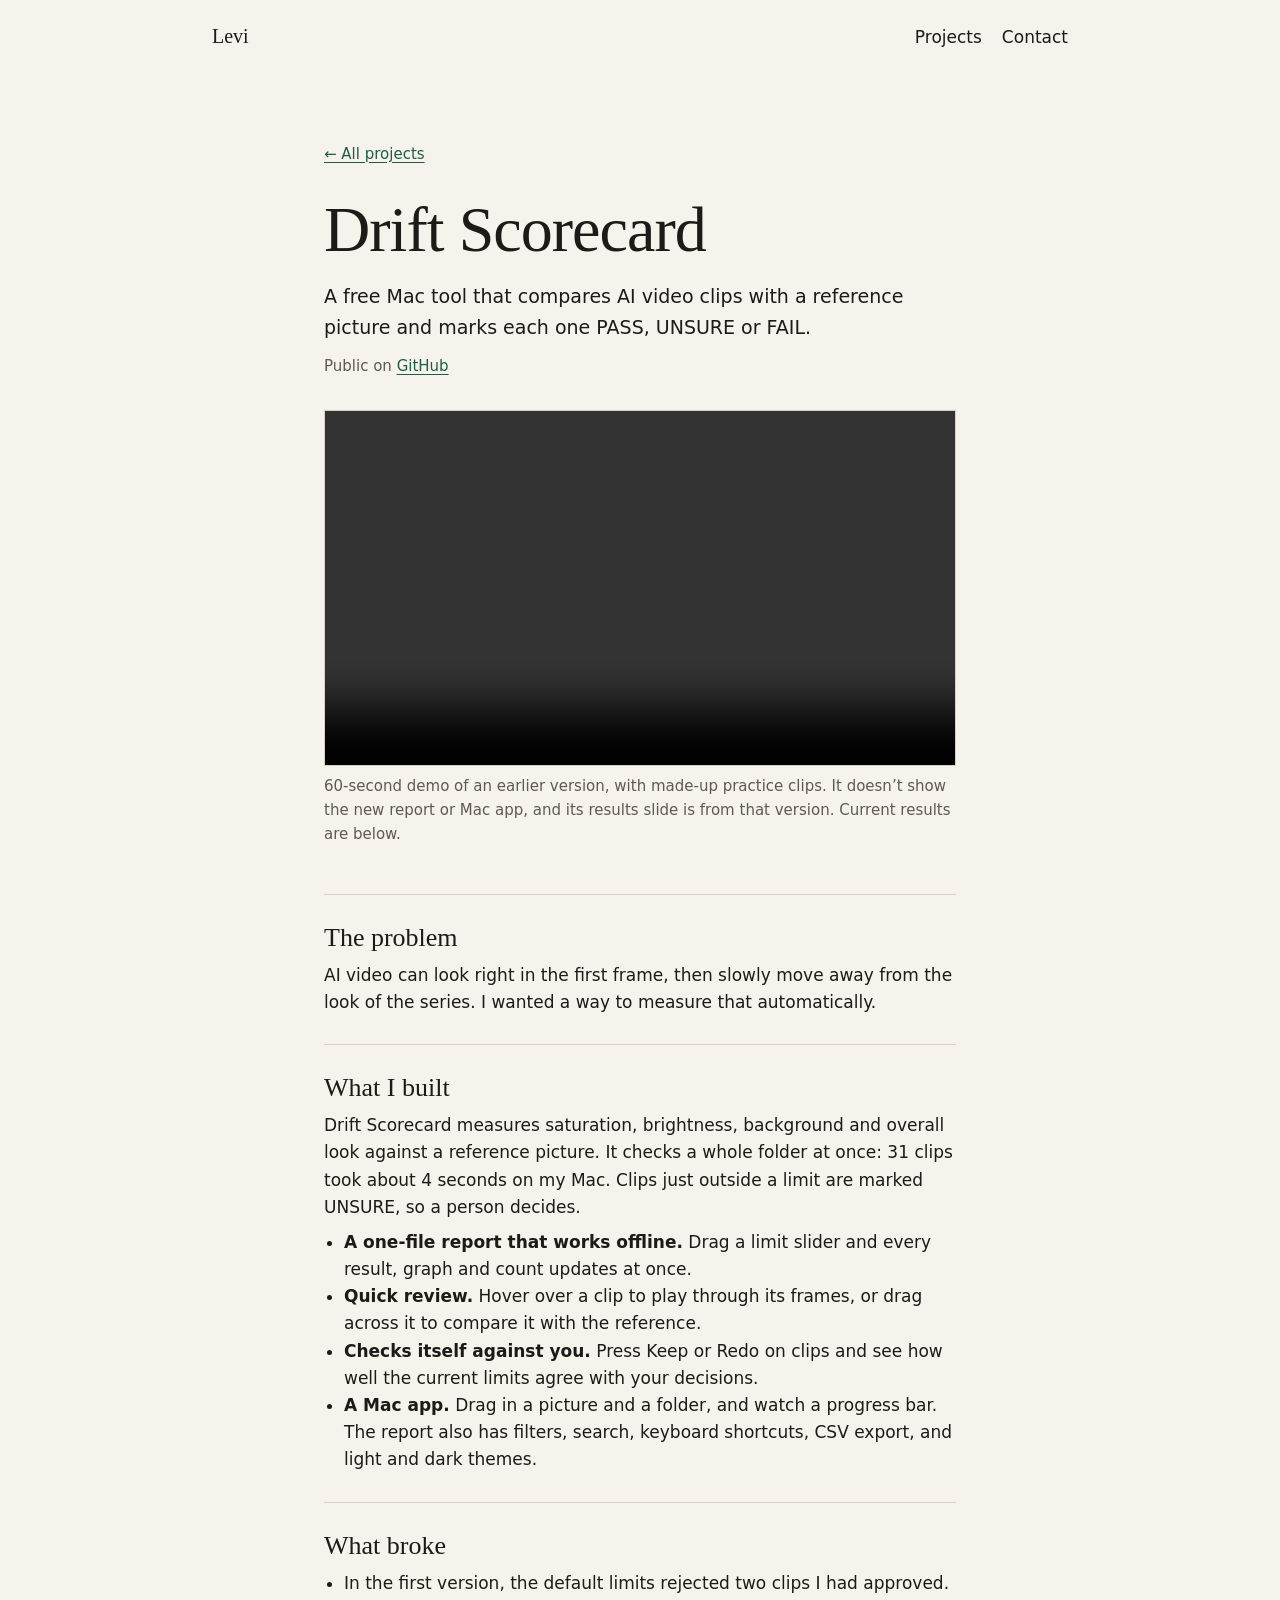
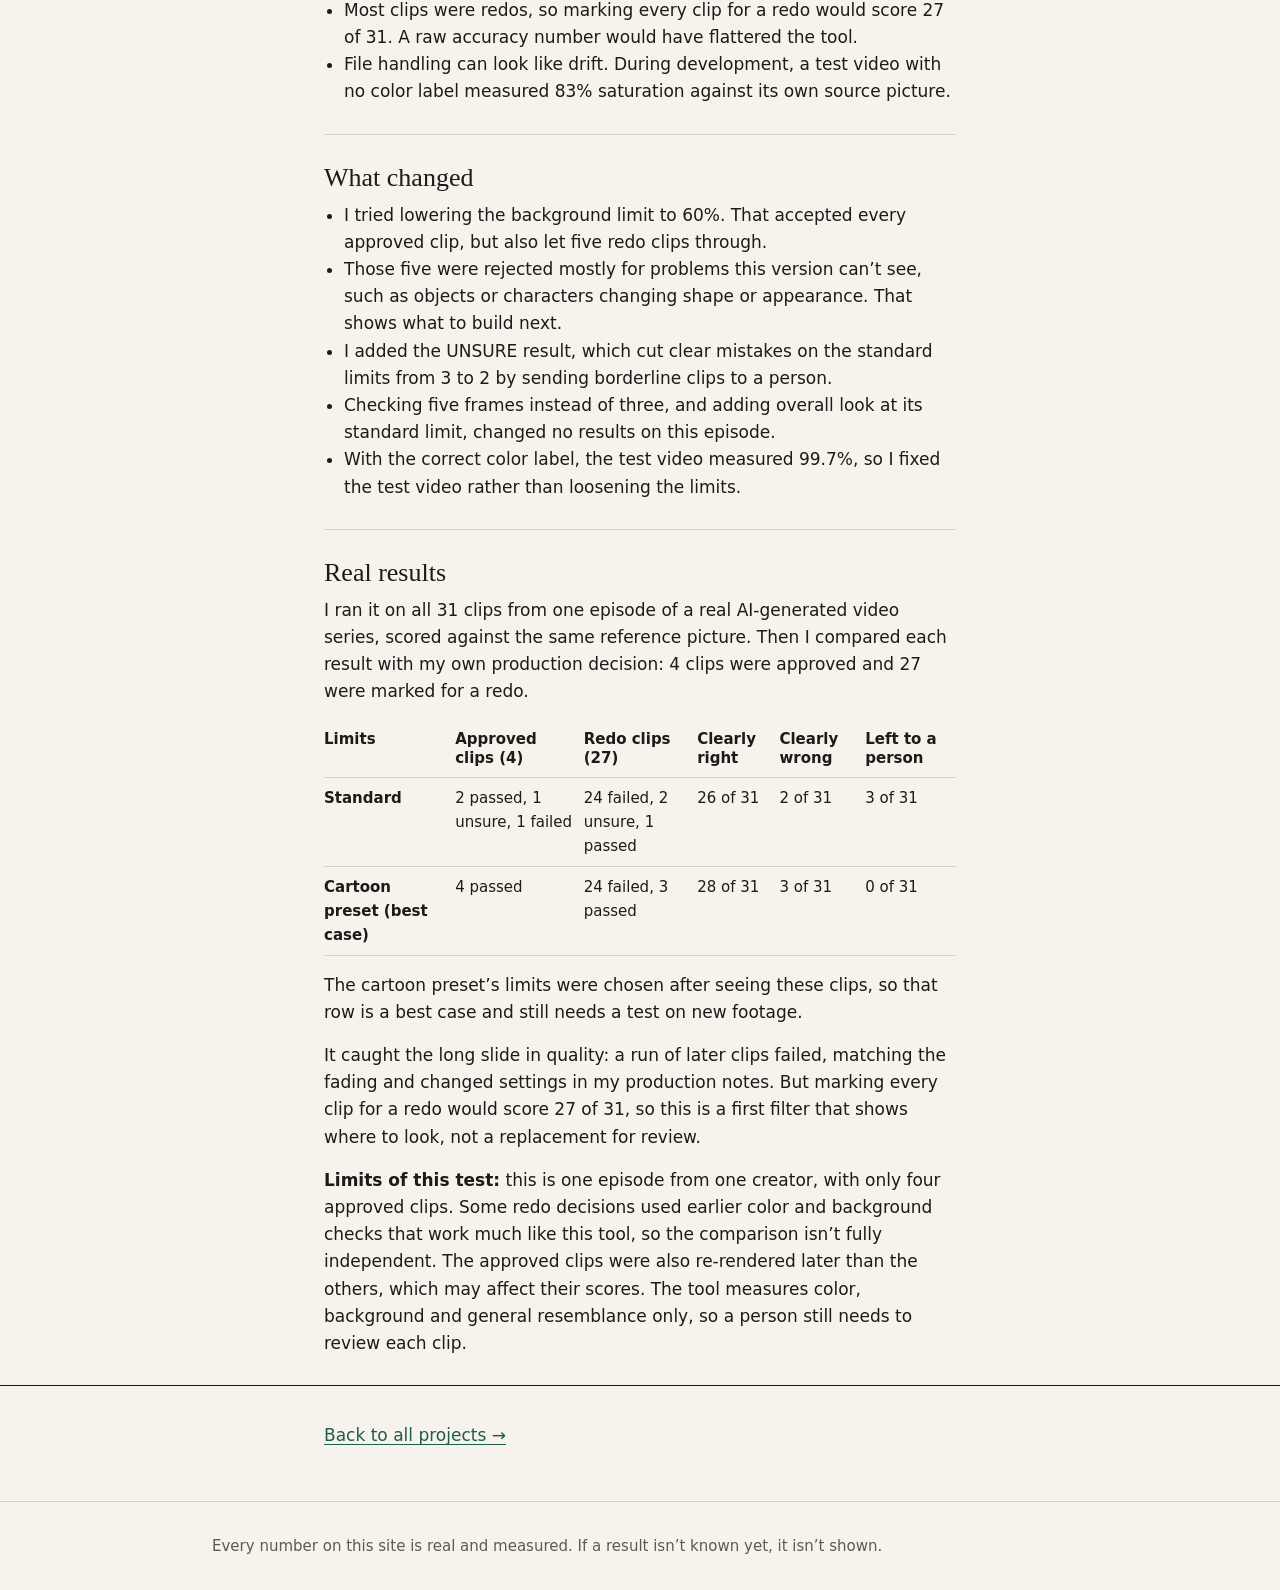
==== projects/drift-scorecard.html @ 7c2269b3 "Launch portfolio site Co-Authored-By: Claude Opus 5.5 <noreply@anthropic.com>" ====
<!doctype html>
<html lang="en">
<head>
<meta charset="utf-8">
<meta name="viewport" content="width=device-width, initial-scale=1">
<title>Drift Scorecard | Levi</title>
<meta name="description" content="A free Mac tool that compares AI video clips with a reference picture and marks each one PASS, UNSURE or FAIL.">
<link rel="icon" href="data:image/svg+xml,%3Csvg xmlns='http://www.w3.org/2000/svg' viewBox='0 0 32 32'%3E%3Crect width='32' height='32' fill='%231f5c4a'/%3E%3Ctext x='16' y='24' font-family='Georgia,serif' font-size='22' fill='%23f6f3ec' text-anchor='middle'%3EL%3C/text%3E%3C/svg%3E">
<link rel="stylesheet" href="../css/style.css">
<script src="../js/site.js" defer></script>
</head>
<body>
<header class="site-head">
  <div class="wrap">
    <a class="name" href="../index.html">Levi</a>
    <nav aria-label="Main">
      <a href="../index.html#projects">Projects</a>
      <a href="../index.html#contact">Contact</a>
    </nav>
  </div>
</header>
<main>
<div class="wrap narrow">
  <div class="case-head">
    <a class="back" href="../index.html#projects">&larr; All projects</a>
    <h1>Drift Scorecard</h1>
    <p class="lede">A free Mac tool that compares AI video clips with a reference picture and marks each one PASS, UNSURE or FAIL.</p>
    <p class="status">Public on <a href="https://github.com/levifactora/drift-scorecard">GitHub</a></p>
  </div>

  <figure class="demo">
    <div class="demo-frame">
      <video controls playsinline preload="metadata" src="../videos/drift-scorecard.mp4"></video>
    </div>
    <figcaption>60-second demo of an earlier version, with made-up practice clips. It doesn&rsquo;t show the new report or Mac app, and its results slide is from that version. Current results are below.</figcaption>
  </figure>

  <div class="story">
    <section>
      <h2>The problem</h2>
      <p>AI video can look right in the first frame, then slowly move away from the look of the series. I wanted a way to measure that automatically.</p>
    </section>
    <section>
      <h2>What I built</h2>
      <p>Drift Scorecard measures saturation, brightness, background and overall look against a reference picture. It checks a whole folder at once: 31 clips took about 4 seconds on my Mac. Clips just outside a limit are marked UNSURE, so a person decides.</p>
      <ul>
        <li><strong>A one-file report that works offline.</strong> Drag a limit slider and every result, graph and count updates at once.</li>
        <li><strong>Quick review.</strong> Hover over a clip to play through its frames, or drag across it to compare it with the reference.</li>
        <li><strong>Checks itself against you.</strong> Press Keep or Redo on clips and see how well the current limits agree with your decisions.</li>
        <li><strong>A Mac app.</strong> Drag in a picture and a folder, and watch a progress bar. The report also has filters, search, keyboard shortcuts, CSV export, and light and dark themes.</li>
      </ul>
    </section>
    <section>
      <h2>What broke</h2>
      <ul>
        <li>In the first version, the default limits rejected two clips I had approved.</li>
        <li>Most clips were redos, so marking every clip for a redo would score 27 of 31. A raw accuracy number would have flattered the tool.</li>
        <li>File handling can look like drift. During development, a test video with no color label measured 83% saturation against its own source picture.</li>
      </ul>
    </section>
    <section>
      <h2>What changed</h2>
      <ul>
        <li>I tried lowering the background limit to 60%. That accepted every approved clip, but also let five redo clips through.</li>
        <li>Those five were rejected mostly for problems this version can&rsquo;t see, such as objects or characters changing shape or appearance. That shows what to build next.</li>
        <li>I added the UNSURE result, which cut clear mistakes on the standard limits from 3 to 2 by sending borderline clips to a person.</li>
        <li>Checking five frames instead of three, and adding overall look at its standard limit, changed no results on this episode.</li>
        <li>With the correct color label, the test video measured 99.7%, so I fixed the test video rather than loosening the limits.</li>
      </ul>
    </section>
    <section>
      <h2>Real results</h2>
      <p>I ran it on all 31 clips from one episode of a real AI-generated video series, scored against the same reference picture. Then I compared each result with my own production decision: 4 clips were approved and 27 were marked for a redo.</p>
      <table class="results">
        <thead>
          <tr><th scope="col">Limits</th><th scope="col">Approved clips (4)</th><th scope="col">Redo clips (27)</th><th scope="col">Clearly right</th><th scope="col">Clearly wrong</th><th scope="col">Left to a person</th></tr>
        </thead>
        <tbody>
          <tr><th scope="row">Standard</th><td data-label="Approved clips (4)">2 passed, 1 unsure, 1 failed</td><td data-label="Redo clips (27)">24 failed, 2 unsure, 1 passed</td><td data-label="Clearly right">26 of 31</td><td data-label="Clearly wrong">2 of 31</td><td data-label="Left to a person">3 of 31</td></tr>
          <tr><th scope="row">Cartoon preset (best case)</th><td data-label="Approved clips (4)">4 passed</td><td data-label="Redo clips (27)">24 failed, 3 passed</td><td data-label="Clearly right">28 of 31</td><td data-label="Clearly wrong">3 of 31</td><td data-label="Left to a person">0 of 31</td></tr>
        </tbody>
      </table>
      <p>The cartoon preset&rsquo;s limits were chosen after seeing these clips, so that row is a best case and still needs a test on new footage.</p>
      <p>It caught the long slide in quality: a run of later clips failed, matching the fading and changed settings in my production notes. But marking every clip for a redo would score 27 of 31, so this is a first filter that shows where to look, not a replacement for review.</p>
      <p><strong>Limits of this test:</strong> this is one episode from one creator, with only four approved clips. Some redo decisions used earlier color and background checks that work much like this tool, so the comparison isn&rsquo;t fully independent. The approved clips were also re-rendered later than the others, which may affect their scores. The tool measures color, background and general resemblance only, so a person still needs to review each clip.</p>
    </section>
  </div>
</div>

<div class="next">
  <div class="wrap narrow"><p><a href="../index.html#projects">Back to all projects &rarr;</a></p></div>
</div>
</main>
<footer class="site-foot">
  <div class="wrap">Every number on this site is real and measured. If a result isn&rsquo;t known yet, it isn&rsquo;t shown.</div>
</footer>
</body>
</html>
---- css/style.css ----
:root {
  --paper: #f6f3ec;
  --ink: #1c1b18;
  --muted: #5e5a52;
  --line: #d8d2c5;
  --accent: #1f5c4a;
  --flag: #ffe58a;
  --flag-ink: #4a3800;
  --serif: ui-serif, "Iowan Old Style", "Palatino Linotype", Georgia, serif;
  --sans: system-ui, -apple-system, "Segoe UI", Roboto, sans-serif;
  color-scheme: light;
}

*, *::before, *::after { box-sizing: border-box; }
[hidden] { display: none !important; }

html { -webkit-text-size-adjust: 100%; scroll-behavior: smooth; }
@media (prefers-reduced-motion: reduce) { html { scroll-behavior: auto; } }

body {
  margin: 0;
  background: var(--paper);
  color: var(--ink);
  font: 1.0625rem/1.6 var(--sans);
}

a { color: var(--accent); text-underline-offset: 0.18em; }
a:focus-visible { outline: 2px solid var(--accent); outline-offset: 3px; }

h1, h2, h3 { font-family: var(--serif); font-weight: 500; line-height: 1.12; margin: 0; }

.wrap { max-width: 56rem; margin-inline: auto; padding-inline: 1.25rem; }
.narrow { max-width: 42rem; }

/* Placeholders: every unknown fact wears this, so it can't be missed. */
.todo {
  background: var(--flag);
  color: var(--flag-ink);
  padding: 0.1em 0.35em;
  border-bottom: 2px dashed var(--flag-ink);
  -webkit-box-decoration-break: clone;
  box-decoration-break: clone;
}

.draft-banner {
  background: var(--flag);
  color: var(--flag-ink);
  font-size: 0.875rem;
  padding: 0.5rem 1.25rem;
  text-align: center;
}

.site-head { padding-block: 1.25rem; }
.site-head .wrap { display: flex; justify-content: space-between; align-items: baseline; gap: 1rem; }
.site-head .name { font-family: var(--serif); font-size: 1.25rem; color: var(--ink); text-decoration: none; }
.site-head nav { display: flex; gap: 1.25rem; }
.site-head nav a { color: var(--ink); text-decoration: none; min-height: 2rem; display: inline-flex; align-items: center; }
.site-head nav a:hover { color: var(--accent); }

/* Hero */
.hero { padding-block: clamp(3rem, 11vw, 7rem) clamp(3rem, 9vw, 5.5rem); }
.hero h1 { font-size: clamp(2.75rem, 10vw, 5.5rem); letter-spacing: -0.02em; max-width: 12ch; }
.hero p { font-size: clamp(1.125rem, 2.6vw, 1.3125rem); max-width: 36rem; margin: 1.75rem 0 0; }

/* Section heads */
.section { padding-block: 3rem; border-top: 1px solid var(--ink); }
.section > .wrap > h2 { font-size: 2rem; margin-bottom: 1.5rem; }

/* Project list */
.projects { list-style: none; margin: 0; padding: 0; counter-reset: project; }
.projects li { counter-increment: project; border-top: 1px solid var(--line); }
.projects li:first-child { border-top: 0; }
.project { display: grid; grid-template-columns: 3rem 1fr; gap: 0 0.5rem; padding-block: 1.5rem; }
.project::before {
  content: counter(project, decimal-leading-zero);
  font-family: var(--serif);
  font-size: 1.125rem;
  color: var(--muted);
  padding-top: 0.3rem;
}
.project h3 { font-size: 1.625rem; }
.project h3 a { color: var(--ink); text-decoration: none; }
.project h3 a:hover { color: var(--accent); }
.project p { margin: 0.5rem 0 0; }
.project .status { font-size: 0.9375rem; color: var(--muted); }
.project .more { display: inline-block; margin-top: 0.625rem; padding-block: 0.25rem; }
.project > div { min-width: 0; }

/* Contact */
.contact-list { list-style: none; margin: 0; padding: 0; }
.contact-list li { display: grid; grid-template-columns: 6rem 1fr; gap: 0.5rem; padding-block: 0.625rem; border-top: 1px solid var(--line); }
.contact-list li:first-child { border-top: 0; }
.contact-list .label { color: var(--muted); }

.site-foot { padding-block: 2rem; border-top: 1px solid var(--line); color: var(--muted); font-size: 0.9375rem; }

/* Case study */
.case-head { padding-block: clamp(2rem, 7vw, 4rem) 2rem; }
.case-head .back { font-size: 0.9375rem; display: inline-block; margin-bottom: 1.5rem; padding-block: 0.25rem; }
.case-head h1 { font-size: clamp(2.25rem, 8vw, 4rem); letter-spacing: -0.015em; }
.case-head .lede { font-size: 1.1875rem; margin: 1rem 0 0; }
.case-head .status { color: var(--muted); margin: 0.75rem 0 0; font-size: 0.9375rem; }

.demo { margin: 0 0 3rem; }
.demo-frame { aspect-ratio: 16 / 9; background: #e7e2d6; border: 1px solid var(--line); display: grid; place-items: center; }
.demo-frame video { display: block; width: 100%; height: 100%; background: #000; }
.demo-empty { padding: 1rem; text-align: center; font-size: 0.9375rem; }
.demo figcaption { font-size: 0.9375rem; color: var(--muted); margin-top: 0.5rem; }

.story section { padding-block: 1.75rem; border-top: 1px solid var(--line); }
.story h2 { font-size: 1.625rem; margin-bottom: 0.625rem; }
.story p { margin: 0; }
.story ul { margin: 0; padding-left: 1.25rem; }

.story p + p, .story p + table, .story table + p, .story ul + p { margin-top: 1rem; }
.story p + ul { margin-top: 0.5rem; }
.results { width: 100%; border-collapse: collapse; font-size: 0.9375rem; }
.results th, .results td { text-align: left; vertical-align: top; padding: 0.5rem 0.625rem 0.5rem 0; border-bottom: 1px solid var(--line); }
.results thead th { font-family: var(--sans); font-weight: 600; line-height: 1.3; }
.story .note { font-size: 0.9375rem; color: var(--muted); }

/* On phones, each clip becomes its own stacked block instead of a squeezed table. */
@media (max-width: 40rem) {
  .results thead { position: absolute; width: 1px; height: 1px; overflow: hidden; clip-path: inset(50%); }
  .results, .results tbody, .results tr, .results th, .results td { display: block; }
  .results tr { padding-block: 0.75rem; border-bottom: 1px solid var(--line); }
  .results tbody th { border: 0; padding: 0 0 0.25rem; font-size: 1.125rem; }
  .results td { display: grid; grid-template-columns: 1fr 1fr; gap: 0.75rem; padding: 0.125rem 0; border: 0; }
  .results td::before { content: attr(data-label); color: var(--muted); }
}

.next { padding-block: 2rem 3rem; border-top: 1px solid var(--ink); }
.next p { margin: 0; }
.next a { padding-block: 0.25rem; display: inline-block; }
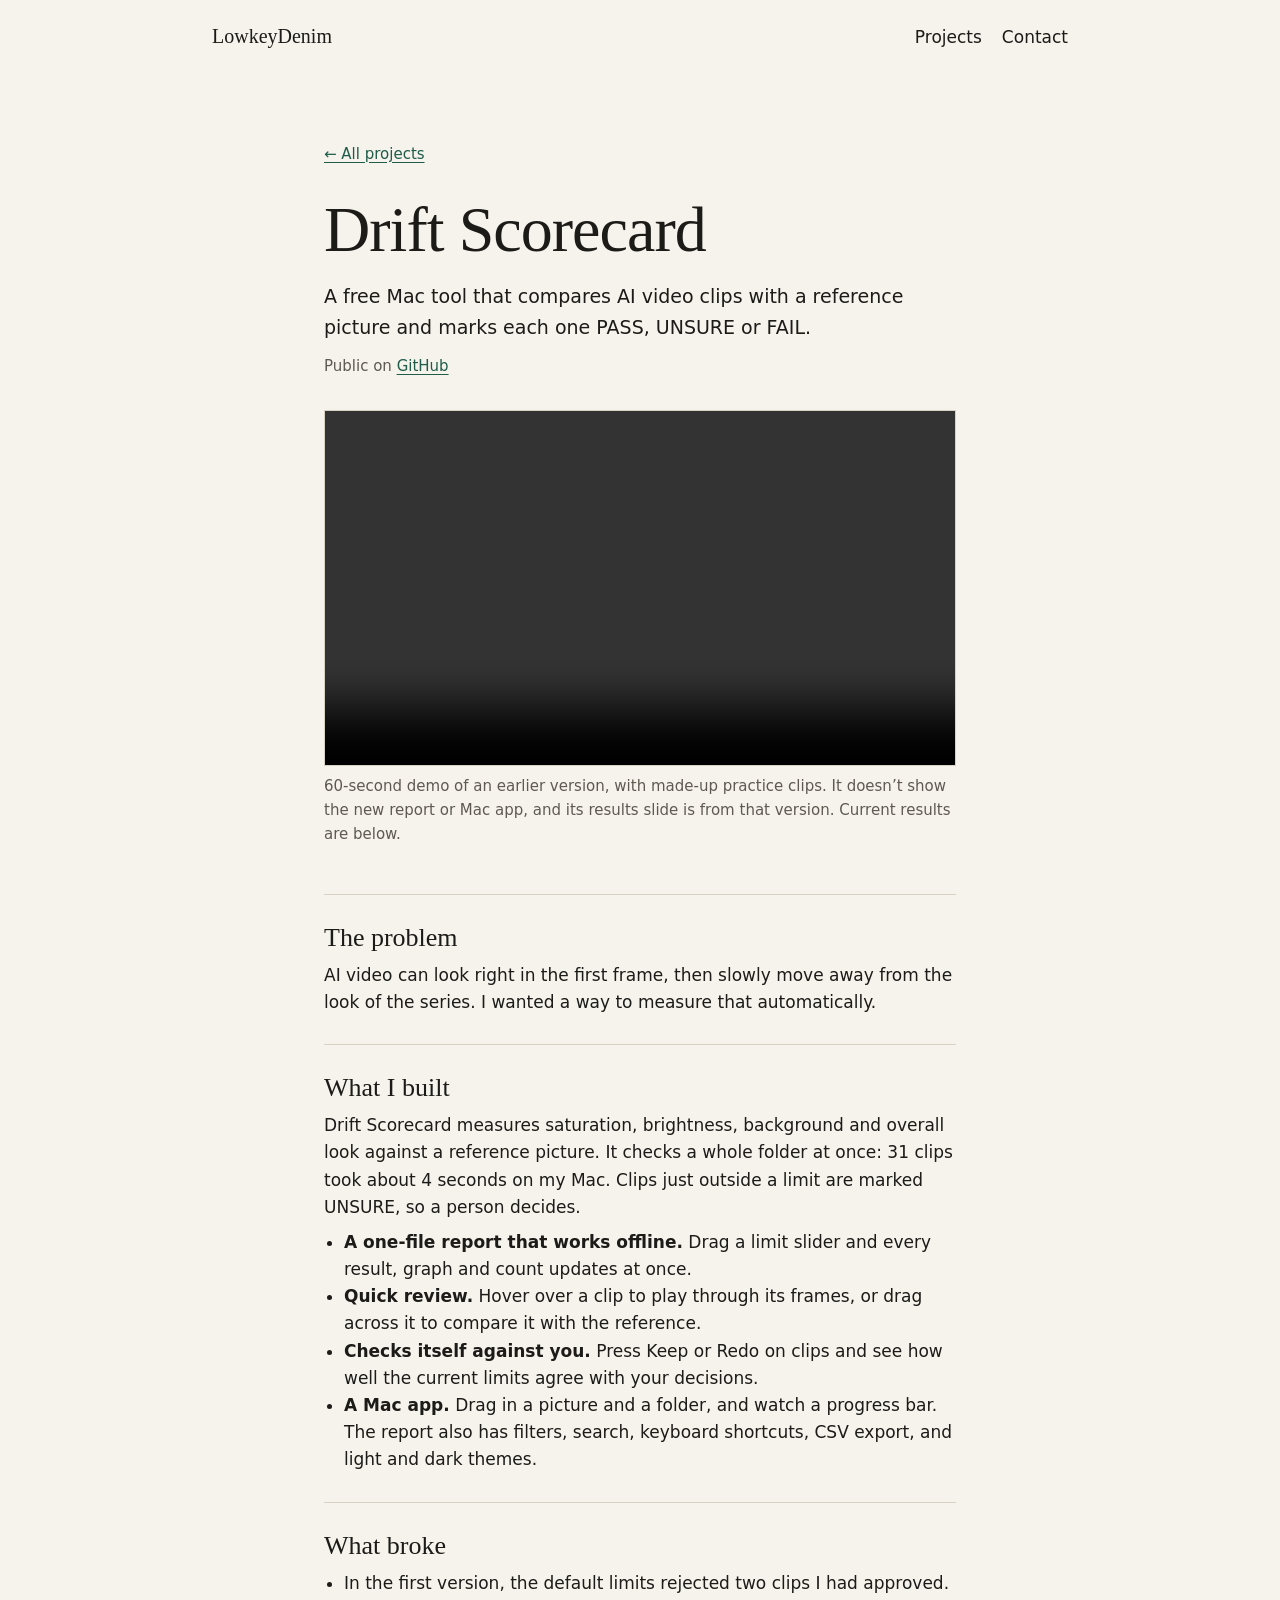
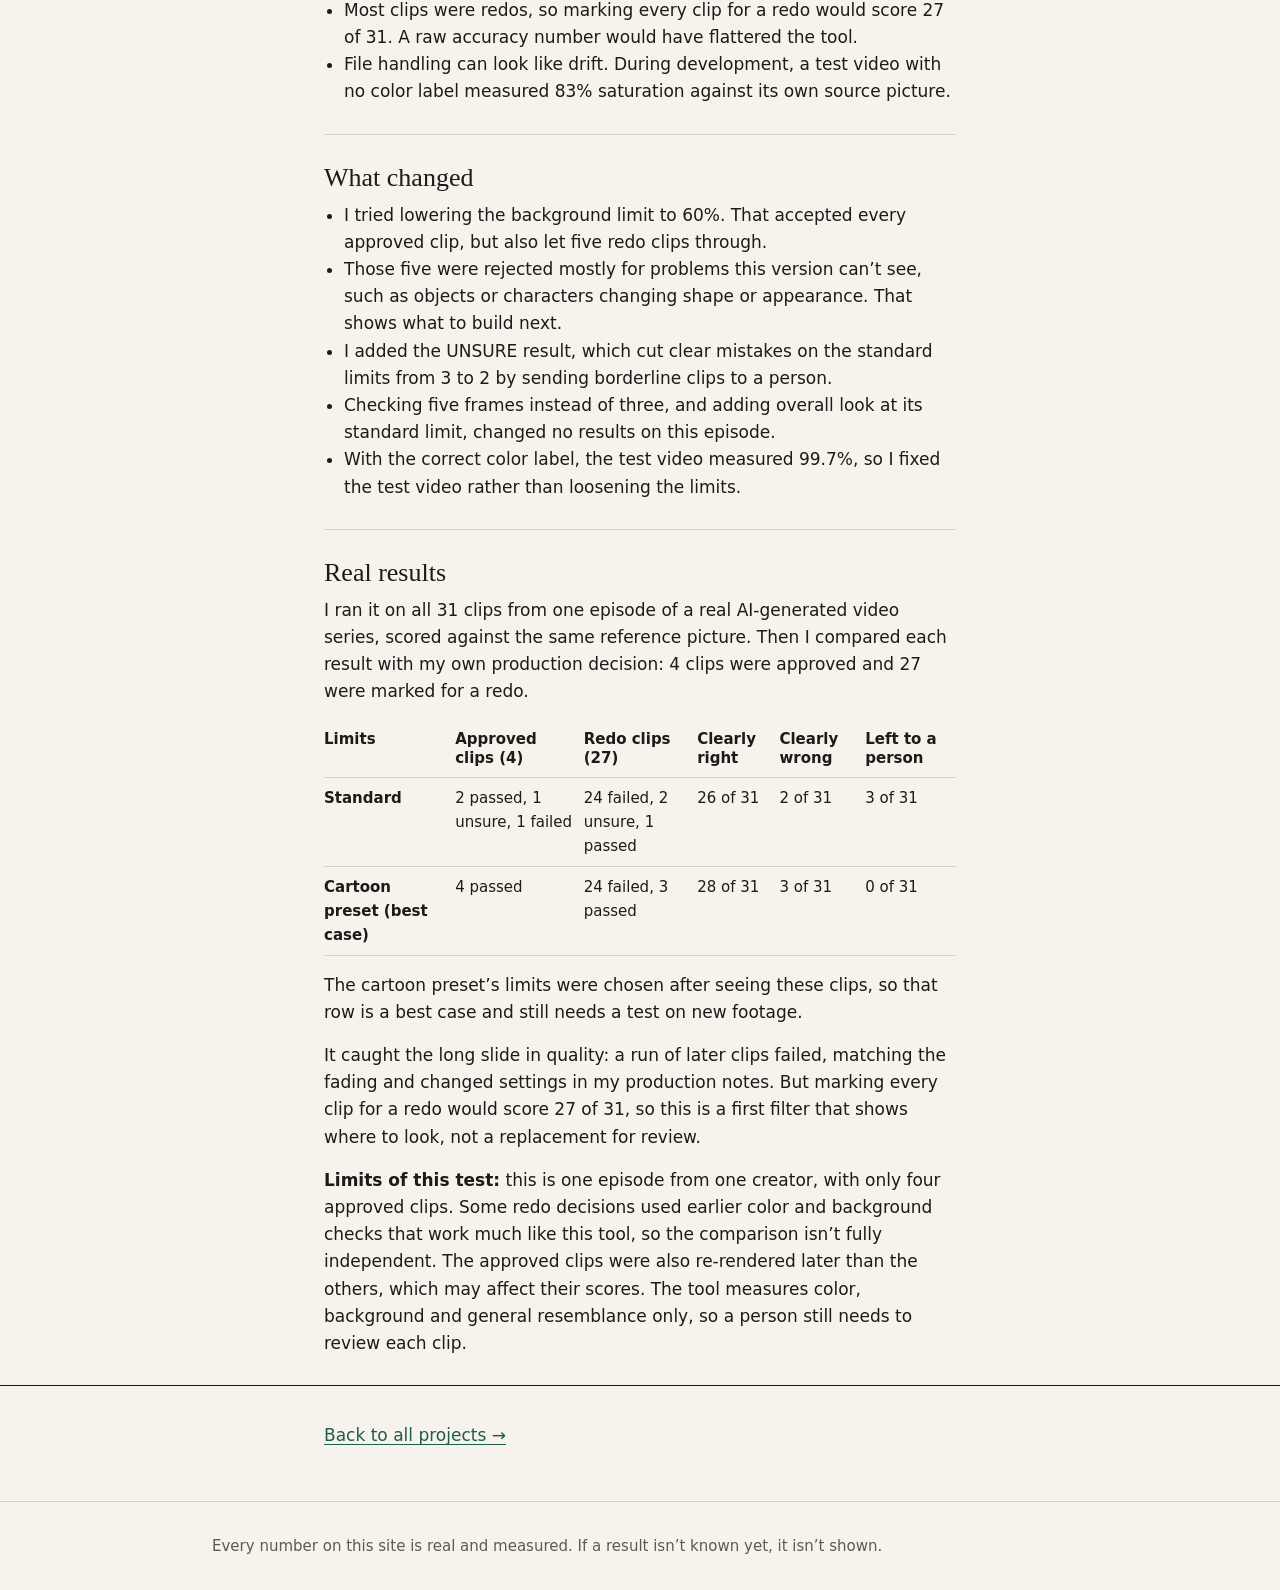
==== commit 278d802e: "Rename site to LowkeyDenim Co-Authored-By: Claude Opus 5.5 <noreply@anthropic.com>" ====
--- a/projects/drift-scorecard.html
+++ b/projects/drift-scorecard.html
@@ -3,7 +3,7 @@
 <head>
 <meta charset="utf-8">
 <meta name="viewport" content="width=device-width, initial-scale=1">
-<title>Drift Scorecard | Levi</title>
+<title>Drift Scorecard | LowkeyDenim</title>
 <meta name="description" content="A free Mac tool that compares AI video clips with a reference picture and marks each one PASS, UNSURE or FAIL.">
 <link rel="icon" href="data:image/svg+xml,%3Csvg xmlns='http://www.w3.org/2000/svg' viewBox='0 0 32 32'%3E%3Crect width='32' height='32' fill='%231f5c4a'/%3E%3Ctext x='16' y='24' font-family='Georgia,serif' font-size='22' fill='%23f6f3ec' text-anchor='middle'%3EL%3C/text%3E%3C/svg%3E">
 <link rel="stylesheet" href="../css/style.css">
@@ -12,7 +12,7 @@
 <body>
 <header class="site-head">
   <div class="wrap">
-    <a class="name" href="../index.html">Levi</a>
+    <a class="name" href="../index.html">LowkeyDenim</a>
     <nav aria-label="Main">
       <a href="../index.html#projects">Projects</a>
       <a href="../index.html#contact">Contact</a>
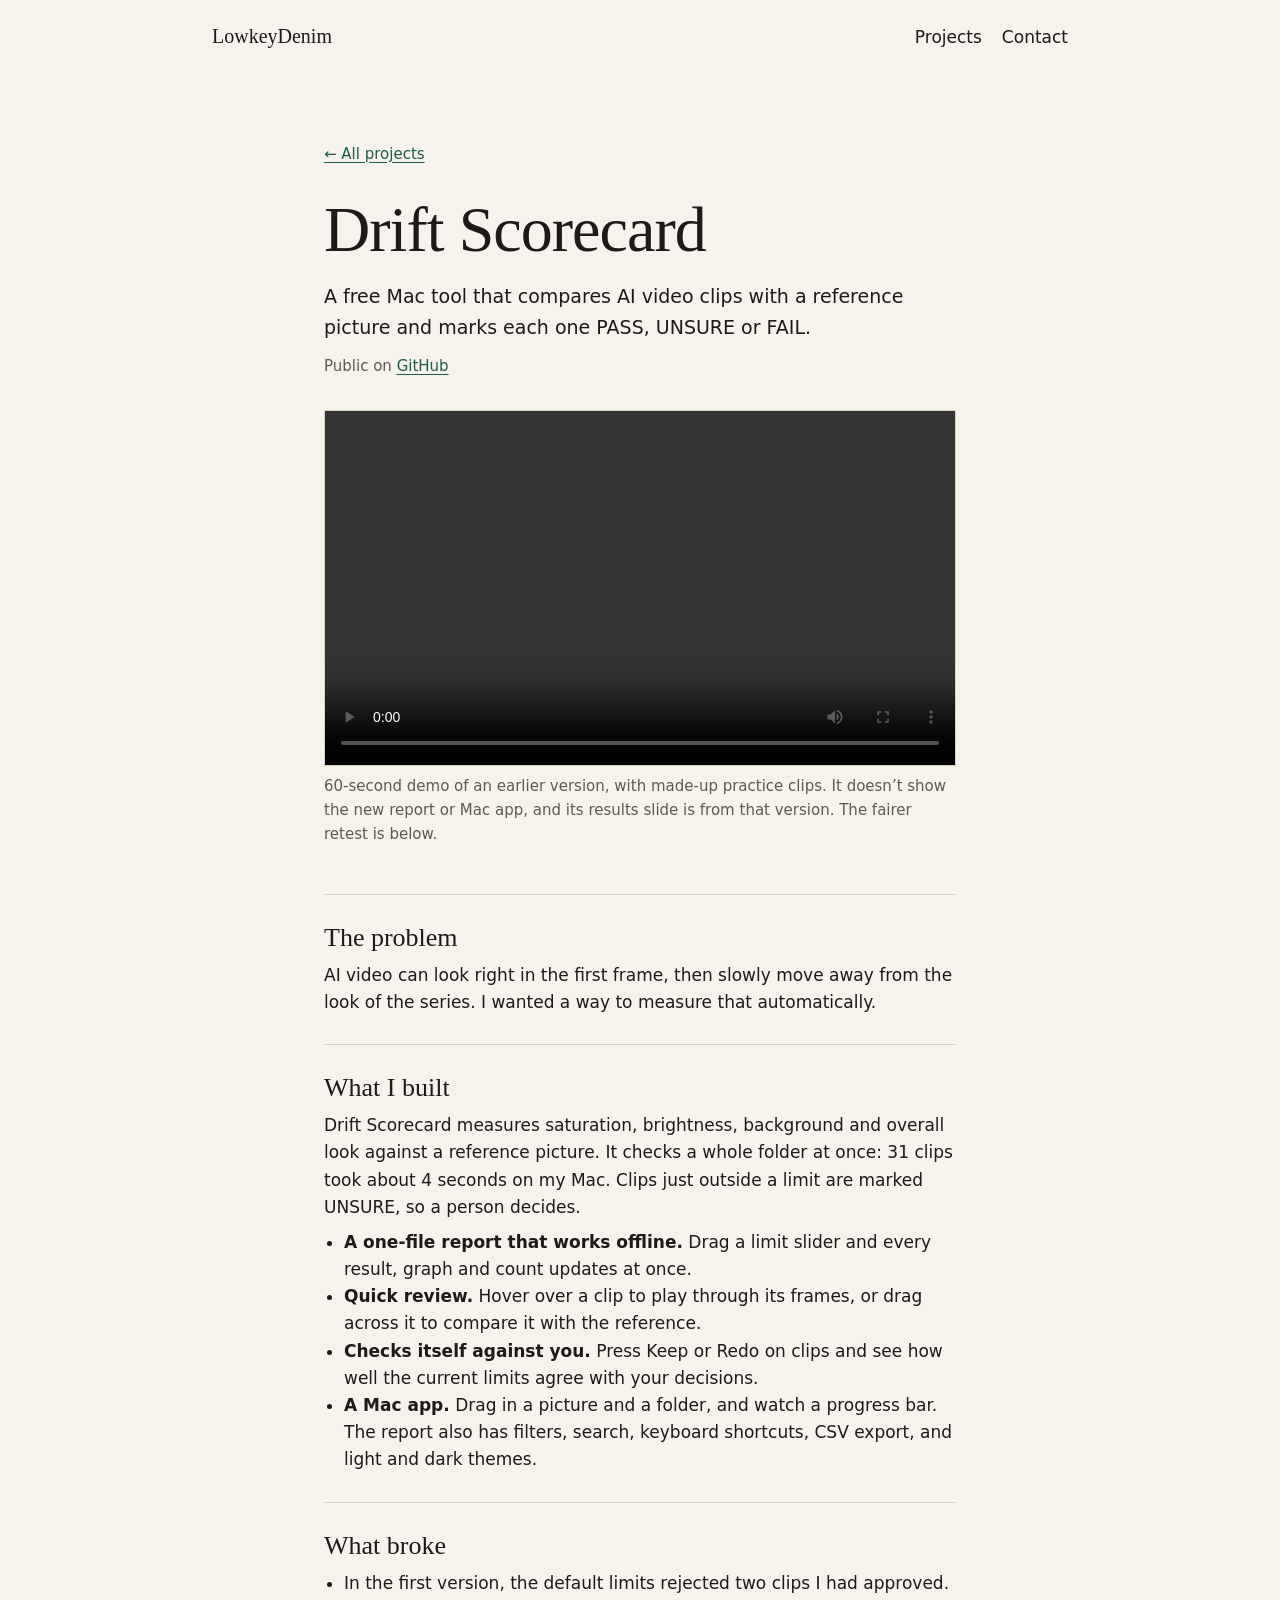
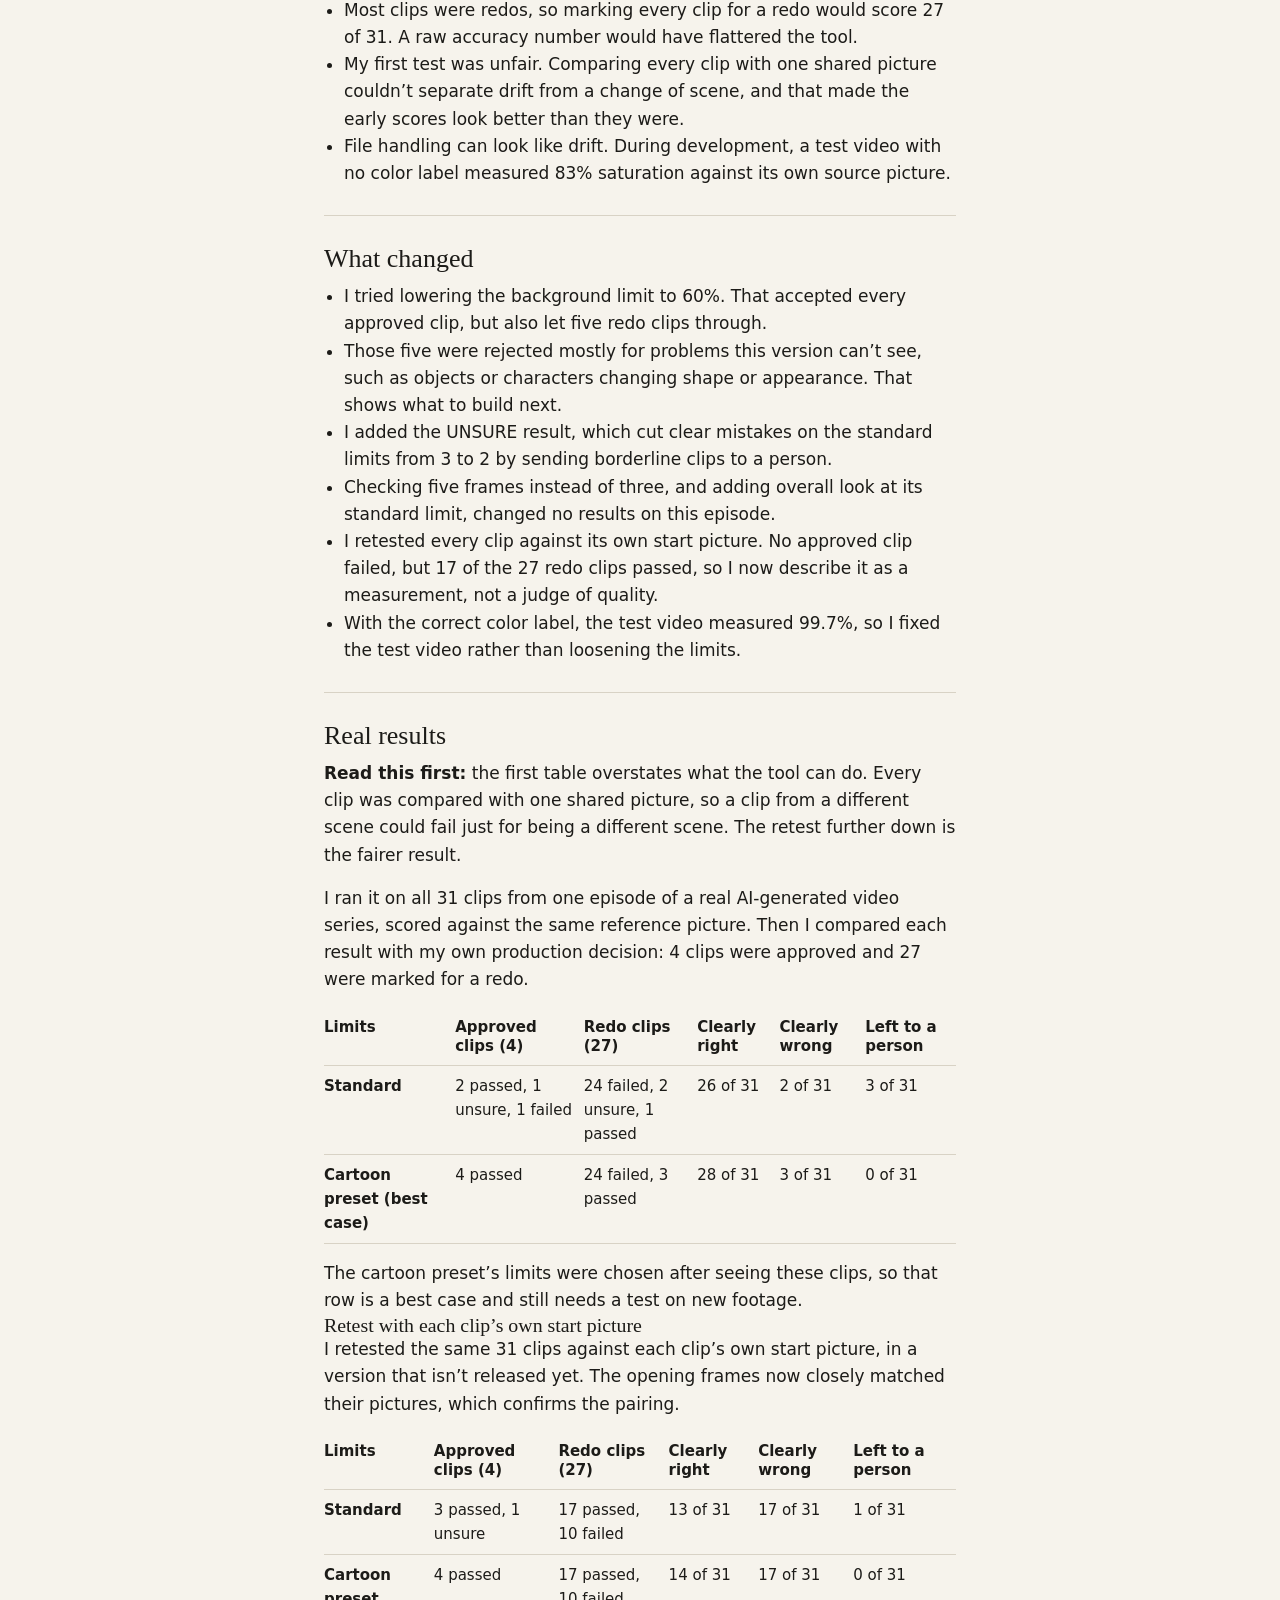
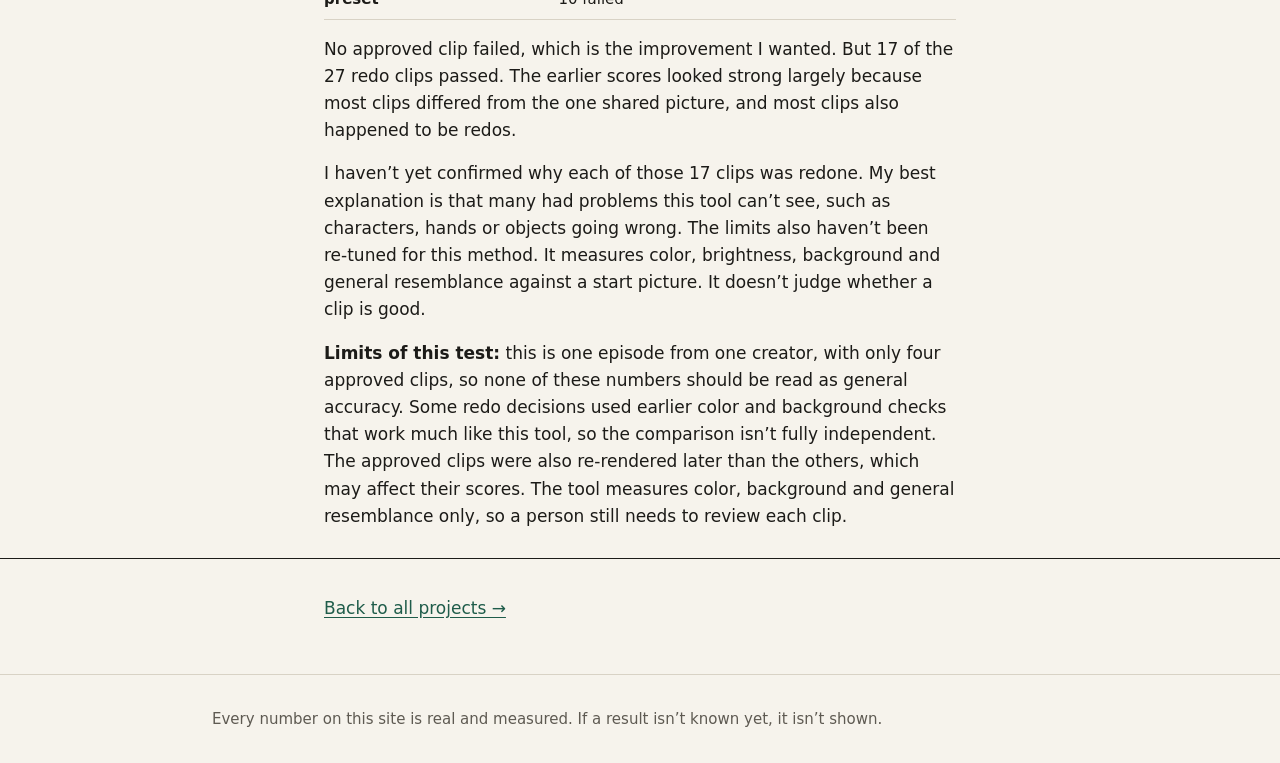
==== commit d0dba5e8: "Correct Drift Scorecard results with fairer retest Co-Authored-By: Claude Opus 5.5 <noreply@anthropi" ====
--- a/projects/drift-scorecard.html
+++ b/projects/drift-scorecard.html
@@ -32,7 +32,7 @@
     <div class="demo-frame">
       <video controls playsinline preload="metadata" src="../videos/drift-scorecard.mp4"></video>
     </div>
-    <figcaption>60-second demo of an earlier version, with made-up practice clips. It doesn&rsquo;t show the new report or Mac app, and its results slide is from that version. Current results are below.</figcaption>
+    <figcaption>60-second demo of an earlier version, with made-up practice clips. It doesn&rsquo;t show the new report or Mac app, and its results slide is from that version. The fairer retest is below.</figcaption>
   </figure>
 
   <div class="story">
@@ -55,6 +55,7 @@
       <ul>
         <li>In the first version, the default limits rejected two clips I had approved.</li>
         <li>Most clips were redos, so marking every clip for a redo would score 27 of 31. A raw accuracy number would have flattered the tool.</li>
+        <li>My first test was unfair. Comparing every clip with one shared picture couldn&rsquo;t separate drift from a change of scene, and that made the early scores look better than they were.</li>
         <li>File handling can look like drift. During development, a test video with no color label measured 83% saturation against its own source picture.</li>
       </ul>
     </section>
@@ -65,11 +66,13 @@
         <li>Those five were rejected mostly for problems this version can&rsquo;t see, such as objects or characters changing shape or appearance. That shows what to build next.</li>
         <li>I added the UNSURE result, which cut clear mistakes on the standard limits from 3 to 2 by sending borderline clips to a person.</li>
         <li>Checking five frames instead of three, and adding overall look at its standard limit, changed no results on this episode.</li>
+        <li>I retested every clip against its own start picture. No approved clip failed, but 17 of the 27 redo clips passed, so I now describe it as a measurement, not a judge of quality.</li>
         <li>With the correct color label, the test video measured 99.7%, so I fixed the test video rather than loosening the limits.</li>
       </ul>
     </section>
     <section>
       <h2>Real results</h2>
+      <p><strong>Read this first:</strong> the first table overstates what the tool can do. Every clip was compared with one shared picture, so a clip from a different scene could fail just for being a different scene. The retest further down is the fairer result.</p>
       <p>I ran it on all 31 clips from one episode of a real AI-generated video series, scored against the same reference picture. Then I compared each result with my own production decision: 4 clips were approved and 27 were marked for a redo.</p>
       <table class="results">
         <thead>
@@ -81,8 +84,20 @@
         </tbody>
       </table>
       <p>The cartoon preset&rsquo;s limits were chosen after seeing these clips, so that row is a best case and still needs a test on new footage.</p>
-      <p>It caught the long slide in quality: a run of later clips failed, matching the fading and changed settings in my production notes. But marking every clip for a redo would score 27 of 31, so this is a first filter that shows where to look, not a replacement for review.</p>
-      <p><strong>Limits of this test:</strong> this is one episode from one creator, with only four approved clips. Some redo decisions used earlier color and background checks that work much like this tool, so the comparison isn&rsquo;t fully independent. The approved clips were also re-rendered later than the others, which may affect their scores. The tool measures color, background and general resemblance only, so a person still needs to review each clip.</p>
+      <h3>Retest with each clip&rsquo;s own start picture</h3>
+      <p>I retested the same 31 clips against each clip&rsquo;s own start picture, in a version that isn&rsquo;t released yet. The opening frames now closely matched their pictures, which confirms the pairing.</p>
+      <table class="results">
+        <thead>
+          <tr><th scope="col">Limits</th><th scope="col">Approved clips (4)</th><th scope="col">Redo clips (27)</th><th scope="col">Clearly right</th><th scope="col">Clearly wrong</th><th scope="col">Left to a person</th></tr>
+        </thead>
+        <tbody>
+          <tr><th scope="row">Standard</th><td data-label="Approved clips (4)">3 passed, 1 unsure</td><td data-label="Redo clips (27)">17 passed, 10 failed</td><td data-label="Clearly right">13 of 31</td><td data-label="Clearly wrong">17 of 31</td><td data-label="Left to a person">1 of 31</td></tr>
+          <tr><th scope="row">Cartoon preset</th><td data-label="Approved clips (4)">4 passed</td><td data-label="Redo clips (27)">17 passed, 10 failed</td><td data-label="Clearly right">14 of 31</td><td data-label="Clearly wrong">17 of 31</td><td data-label="Left to a person">0 of 31</td></tr>
+        </tbody>
+      </table>
+      <p>No approved clip failed, which is the improvement I wanted. But 17 of the 27 redo clips passed. The earlier scores looked strong largely because most clips differed from the one shared picture, and most clips also happened to be redos.</p>
+      <p>I haven&rsquo;t yet confirmed why each of those 17 clips was redone. My best explanation is that many had problems this tool can&rsquo;t see, such as characters, hands or objects going wrong. The limits also haven&rsquo;t been re-tuned for this method. It measures color, brightness, background and general resemblance against a start picture. It doesn&rsquo;t judge whether a clip is good.</p>
+      <p><strong>Limits of this test:</strong> this is one episode from one creator, with only four approved clips, so none of these numbers should be read as general accuracy. Some redo decisions used earlier color and background checks that work much like this tool, so the comparison isn&rsquo;t fully independent. The approved clips were also re-rendered later than the others, which may affect their scores. The tool measures color, background and general resemblance only, so a person still needs to review each clip.</p>
     </section>
   </div>
 </div>
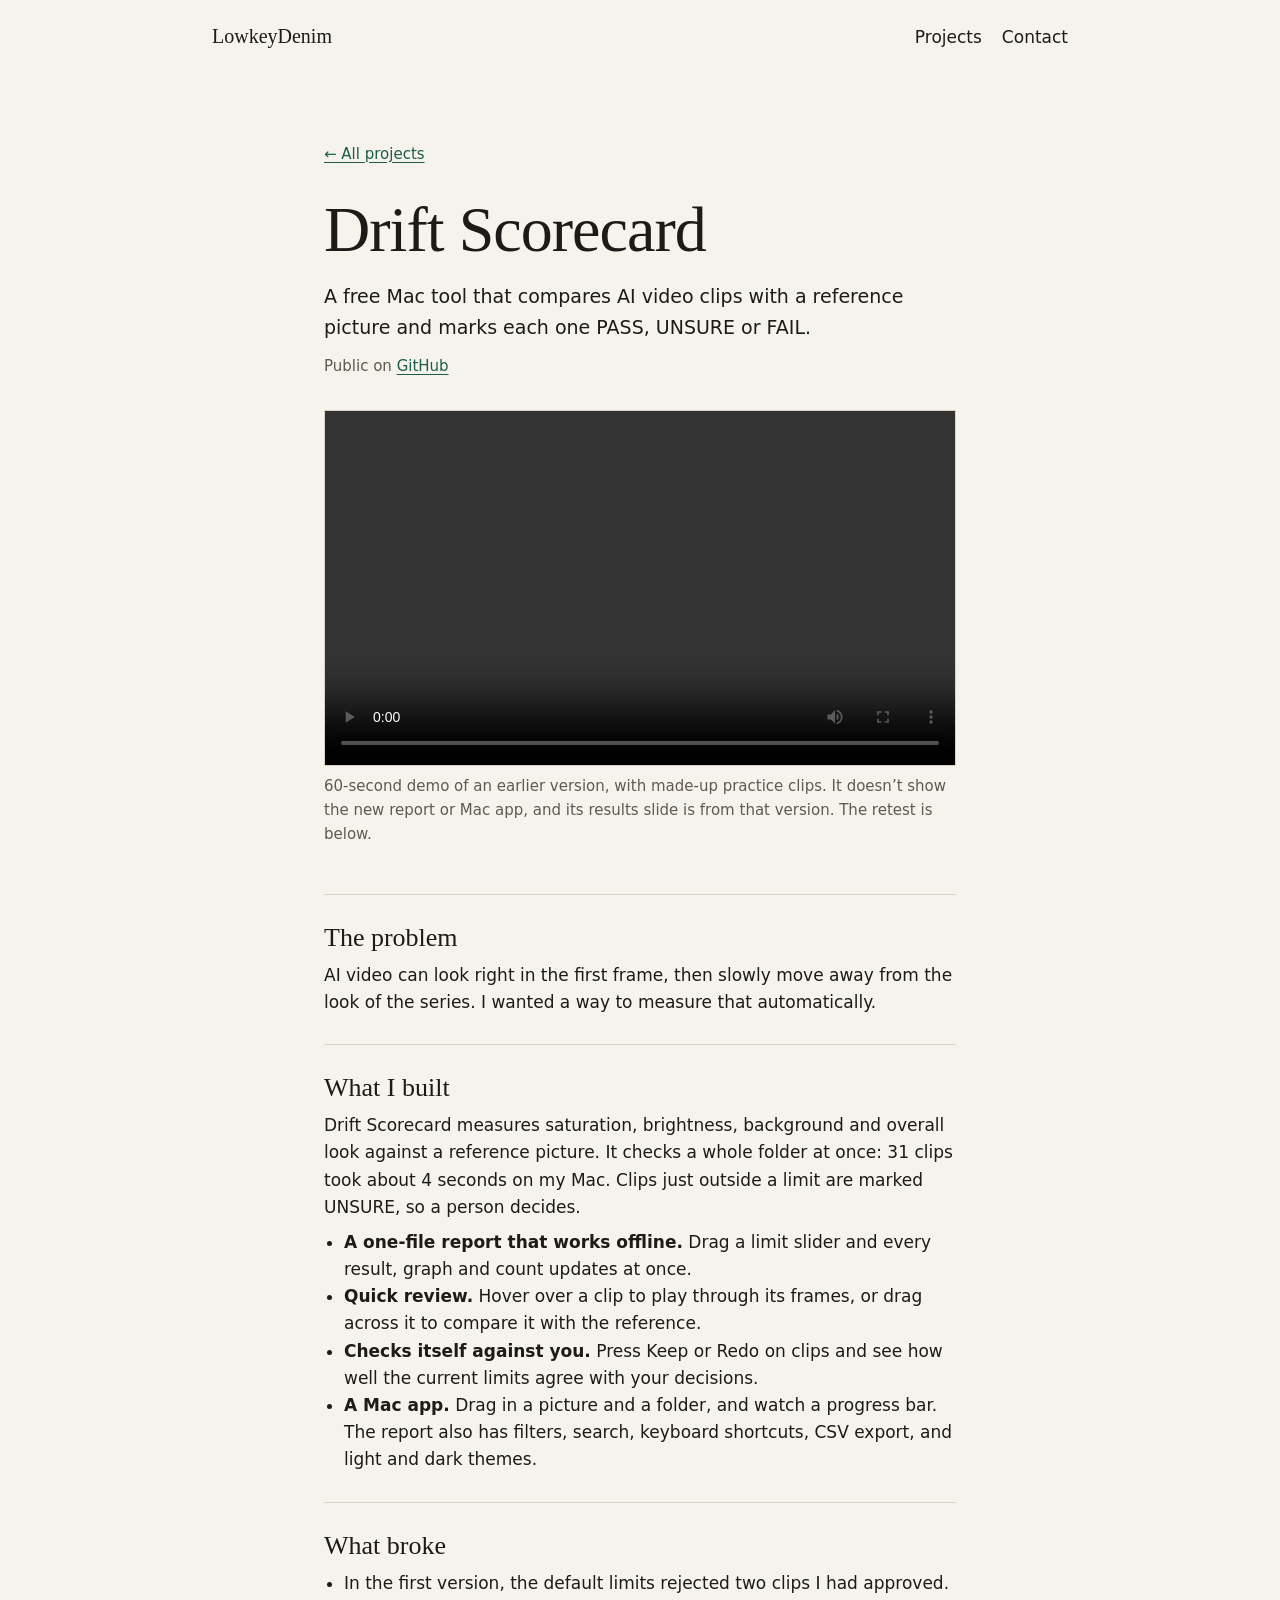
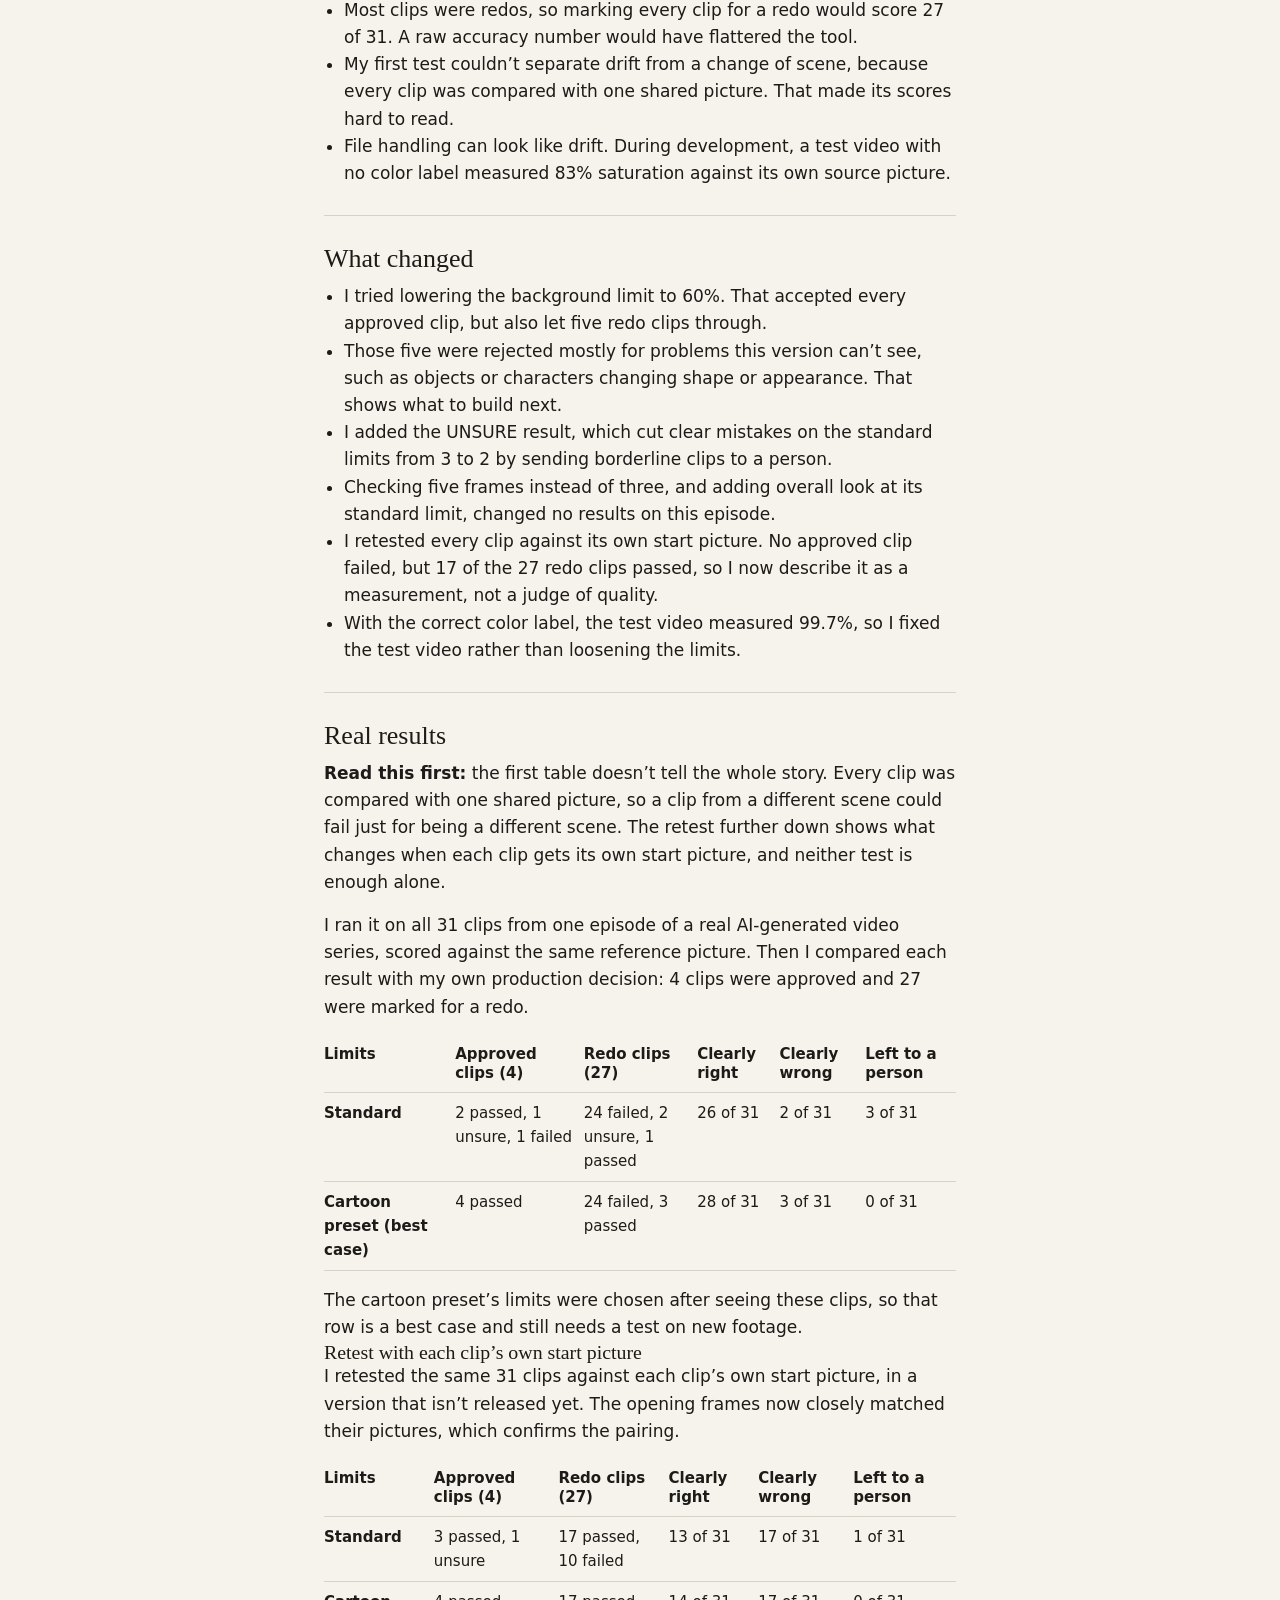
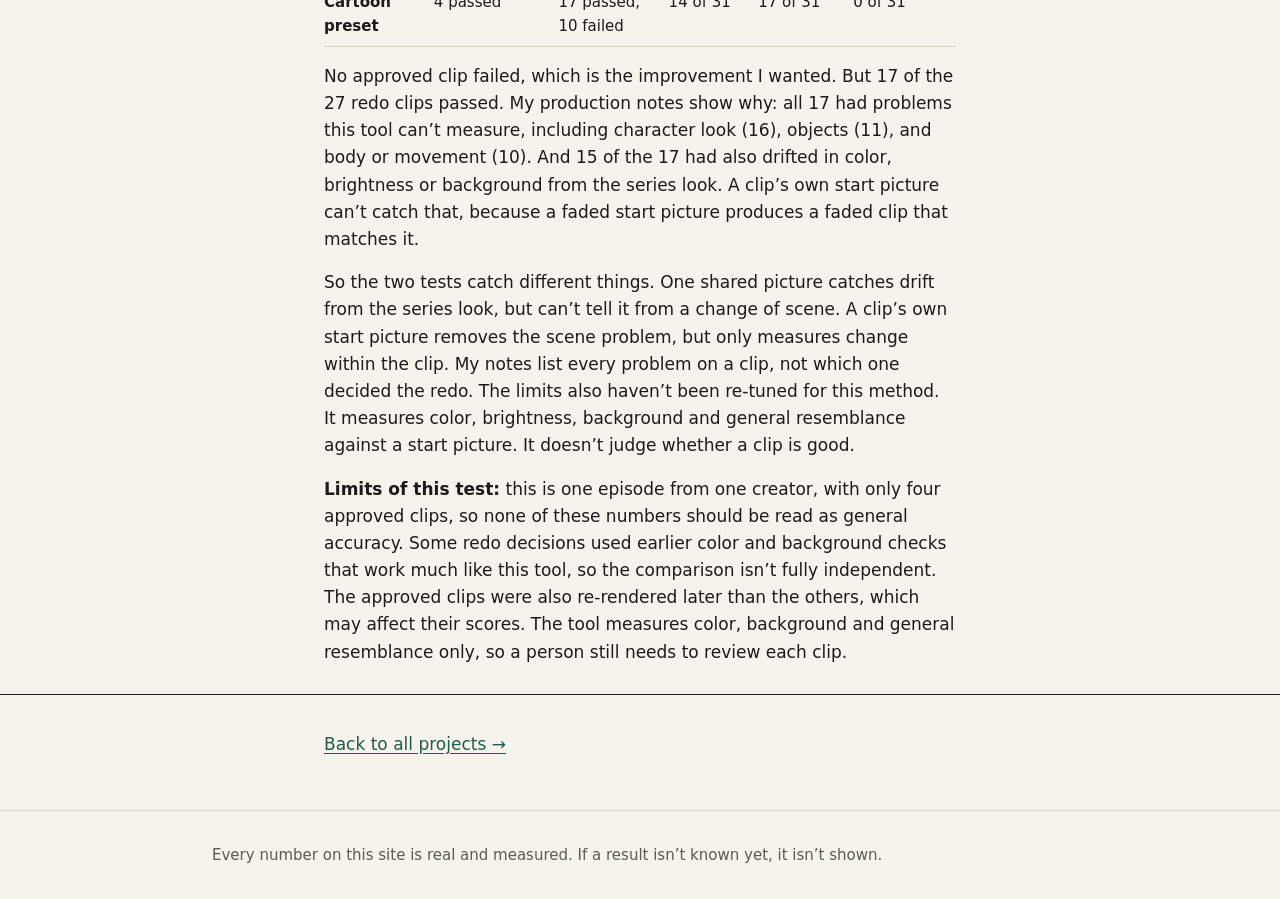
==== commit 268ad424: "Explain Drift Scorecard retest with confirmed redo reasons Co-Authored-By: Claude Opus 5.5 <noreply@" ====
--- a/projects/drift-scorecard.html
+++ b/projects/drift-scorecard.html
@@ -32,7 +32,7 @@
     <div class="demo-frame">
       <video controls playsinline preload="metadata" src="../videos/drift-scorecard.mp4"></video>
     </div>
-    <figcaption>60-second demo of an earlier version, with made-up practice clips. It doesn&rsquo;t show the new report or Mac app, and its results slide is from that version. The fairer retest is below.</figcaption>
+    <figcaption>60-second demo of an earlier version, with made-up practice clips. It doesn&rsquo;t show the new report or Mac app, and its results slide is from that version. The retest is below.</figcaption>
   </figure>
 
   <div class="story">
@@ -55,7 +55,7 @@
       <ul>
         <li>In the first version, the default limits rejected two clips I had approved.</li>
         <li>Most clips were redos, so marking every clip for a redo would score 27 of 31. A raw accuracy number would have flattered the tool.</li>
-        <li>My first test was unfair. Comparing every clip with one shared picture couldn&rsquo;t separate drift from a change of scene, and that made the early scores look better than they were.</li>
+        <li>My first test couldn&rsquo;t separate drift from a change of scene, because every clip was compared with one shared picture. That made its scores hard to read.</li>
         <li>File handling can look like drift. During development, a test video with no color label measured 83% saturation against its own source picture.</li>
       </ul>
     </section>
@@ -72,7 +72,7 @@
     </section>
     <section>
       <h2>Real results</h2>
-      <p><strong>Read this first:</strong> the first table overstates what the tool can do. Every clip was compared with one shared picture, so a clip from a different scene could fail just for being a different scene. The retest further down is the fairer result.</p>
+      <p><strong>Read this first:</strong> the first table doesn&rsquo;t tell the whole story. Every clip was compared with one shared picture, so a clip from a different scene could fail just for being a different scene. The retest further down shows what changes when each clip gets its own start picture, and neither test is enough alone.</p>
       <p>I ran it on all 31 clips from one episode of a real AI-generated video series, scored against the same reference picture. Then I compared each result with my own production decision: 4 clips were approved and 27 were marked for a redo.</p>
       <table class="results">
         <thead>
@@ -95,8 +95,8 @@
           <tr><th scope="row">Cartoon preset</th><td data-label="Approved clips (4)">4 passed</td><td data-label="Redo clips (27)">17 passed, 10 failed</td><td data-label="Clearly right">14 of 31</td><td data-label="Clearly wrong">17 of 31</td><td data-label="Left to a person">0 of 31</td></tr>
         </tbody>
       </table>
-      <p>No approved clip failed, which is the improvement I wanted. But 17 of the 27 redo clips passed. The earlier scores looked strong largely because most clips differed from the one shared picture, and most clips also happened to be redos.</p>
-      <p>I haven&rsquo;t yet confirmed why each of those 17 clips was redone. My best explanation is that many had problems this tool can&rsquo;t see, such as characters, hands or objects going wrong. The limits also haven&rsquo;t been re-tuned for this method. It measures color, brightness, background and general resemblance against a start picture. It doesn&rsquo;t judge whether a clip is good.</p>
+      <p>No approved clip failed, which is the improvement I wanted. But 17 of the 27 redo clips passed. My production notes show why: all 17 had problems this tool can&rsquo;t measure, including character look (16), objects (11), and body or movement (10). And 15 of the 17 had also drifted in color, brightness or background from the series look. A clip&rsquo;s own start picture can&rsquo;t catch that, because a faded start picture produces a faded clip that matches it.</p>
+      <p>So the two tests catch different things. One shared picture catches drift from the series look, but can&rsquo;t tell it from a change of scene. A clip&rsquo;s own start picture removes the scene problem, but only measures change within the clip. My notes list every problem on a clip, not which one decided the redo. The limits also haven&rsquo;t been re-tuned for this method. It measures color, brightness, background and general resemblance against a start picture. It doesn&rsquo;t judge whether a clip is good.</p>
       <p><strong>Limits of this test:</strong> this is one episode from one creator, with only four approved clips, so none of these numbers should be read as general accuracy. Some redo decisions used earlier color and background checks that work much like this tool, so the comparison isn&rsquo;t fully independent. The approved clips were also re-rendered later than the others, which may affect their scores. The tool measures color, background and general resemblance only, so a person still needs to review each clip.</p>
     </section>
   </div>
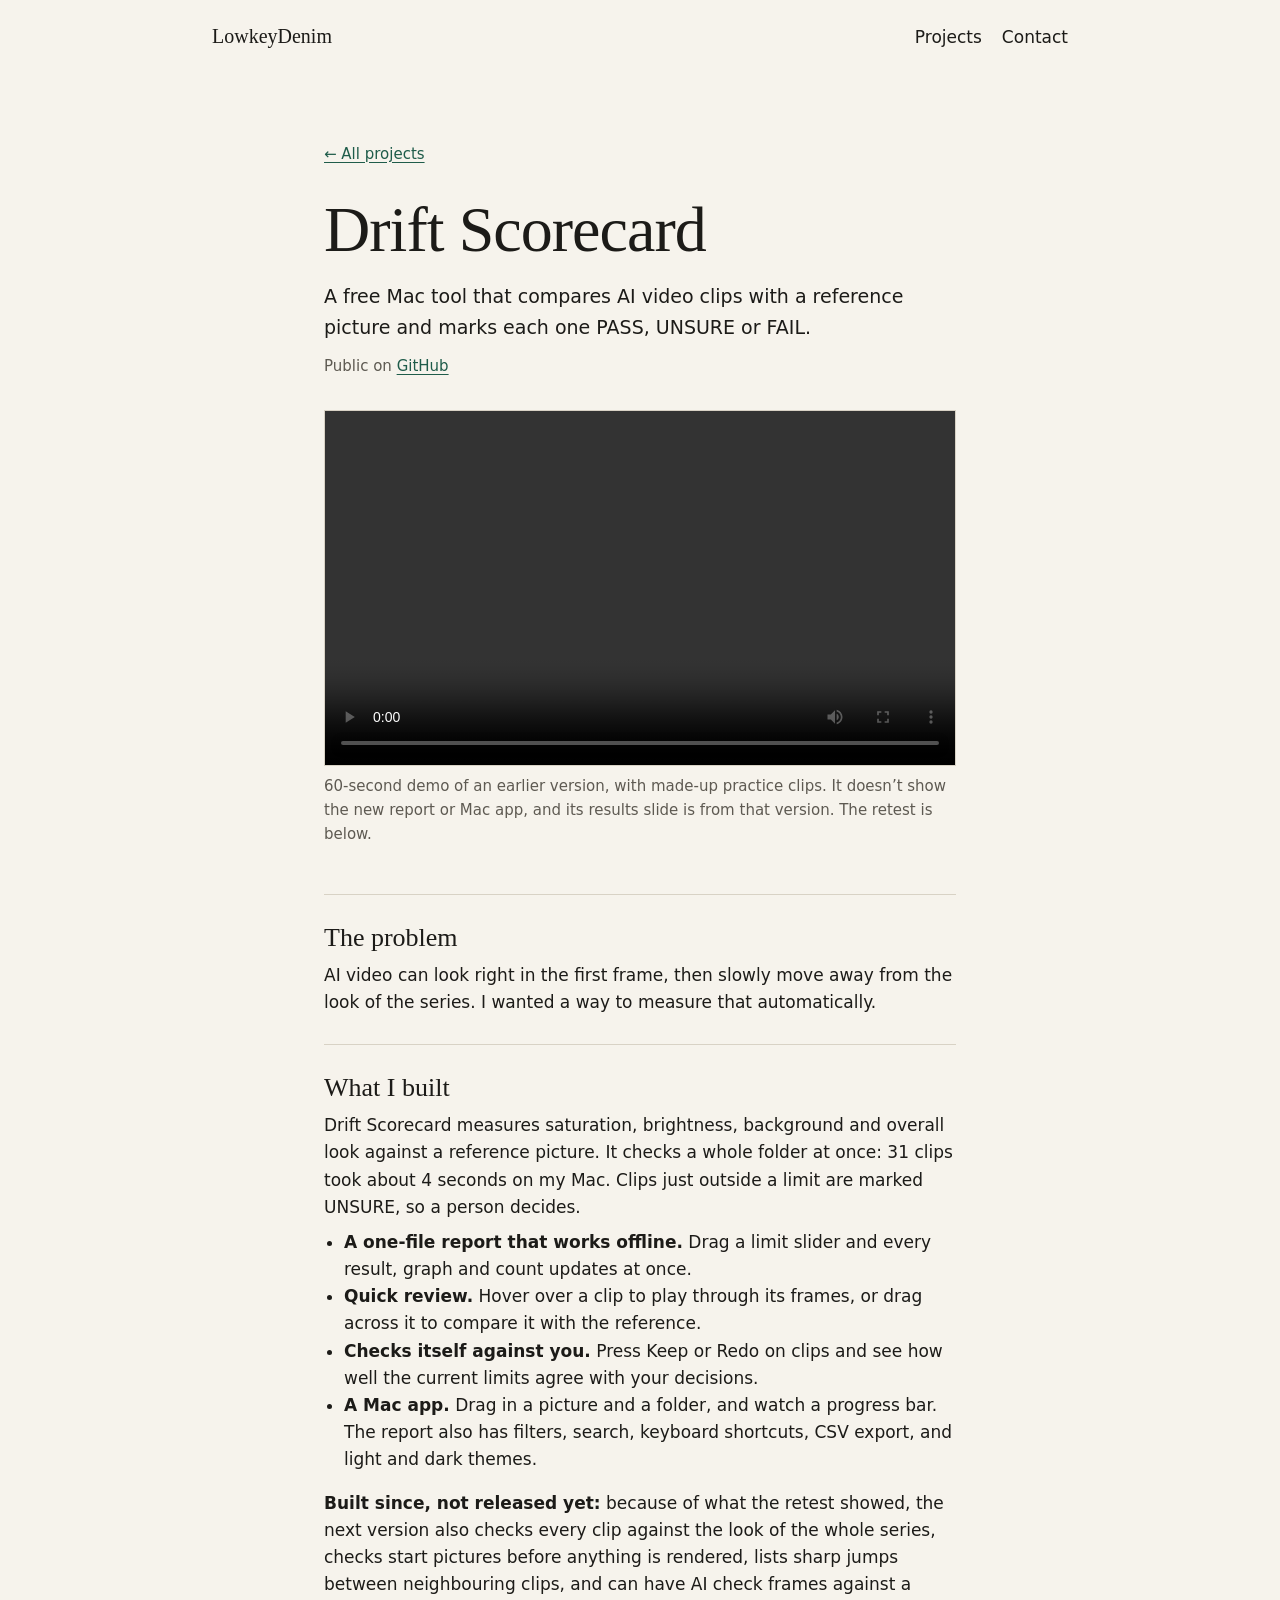
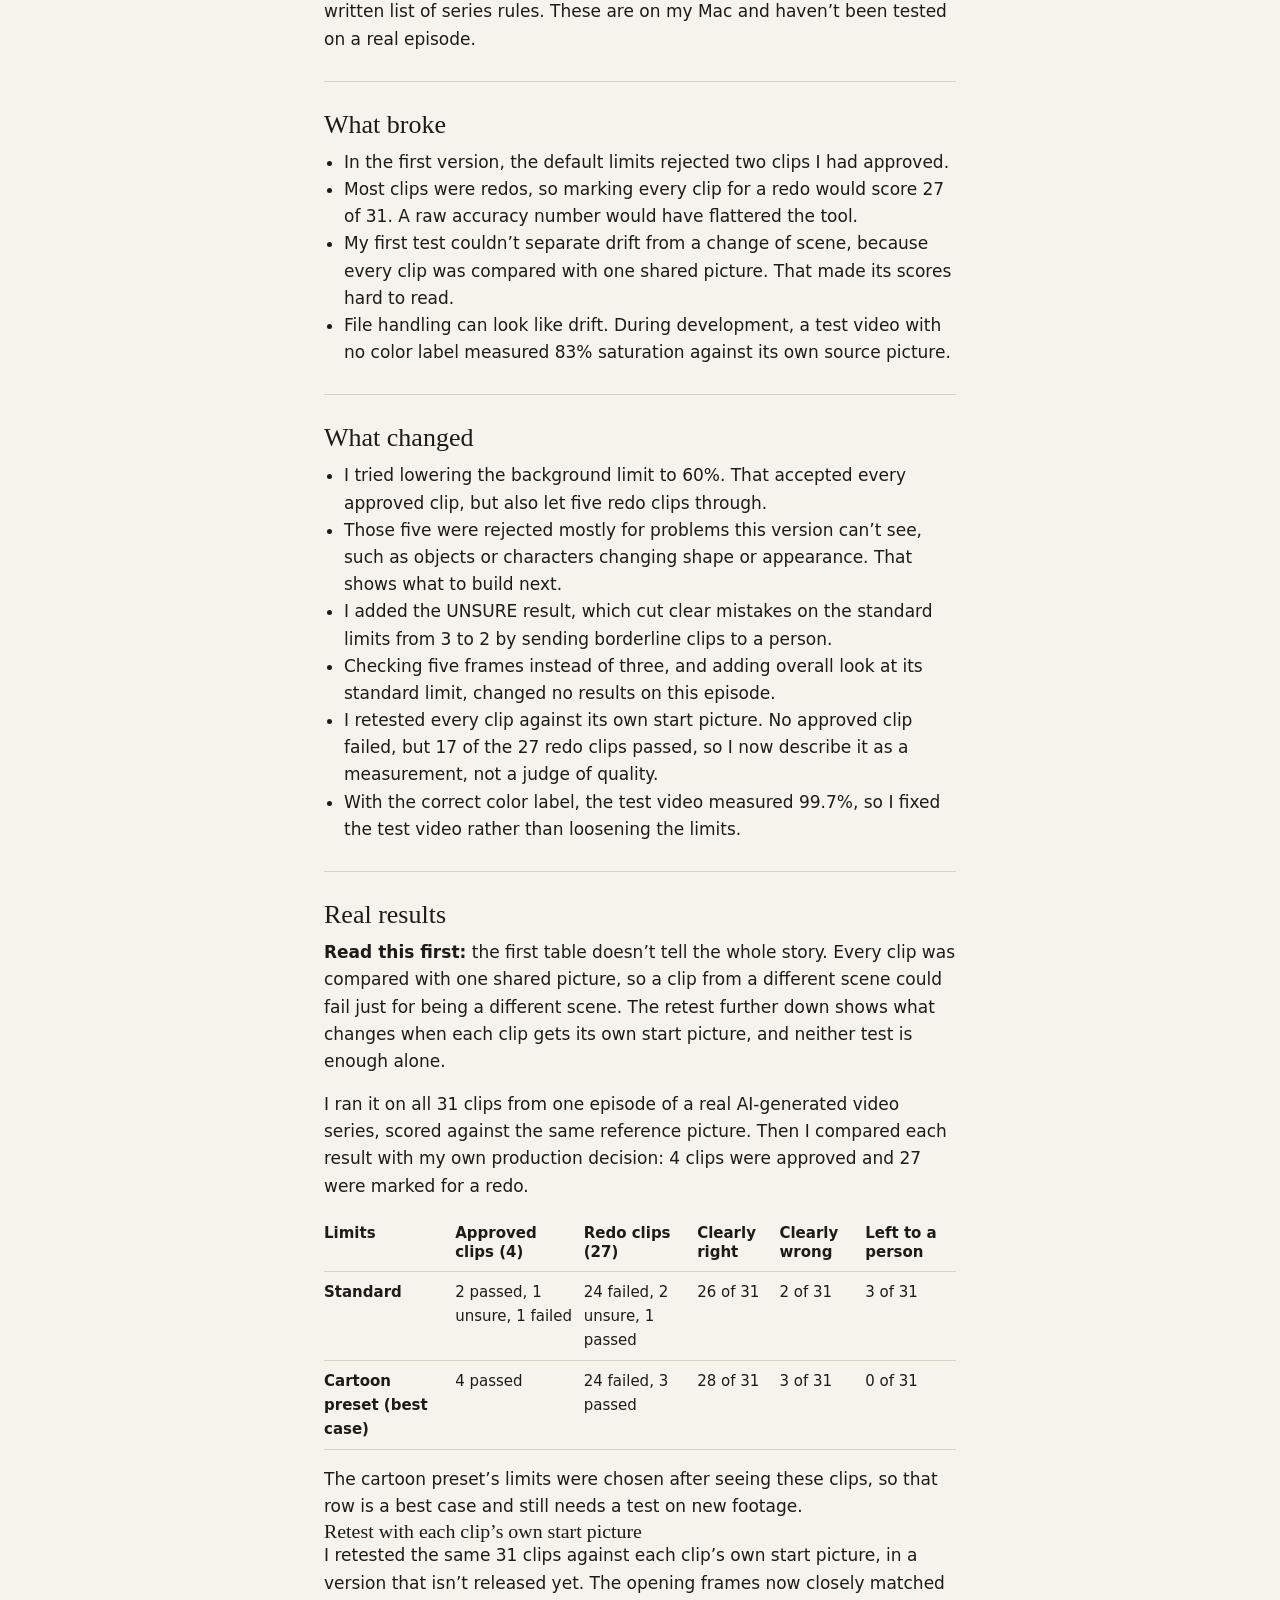
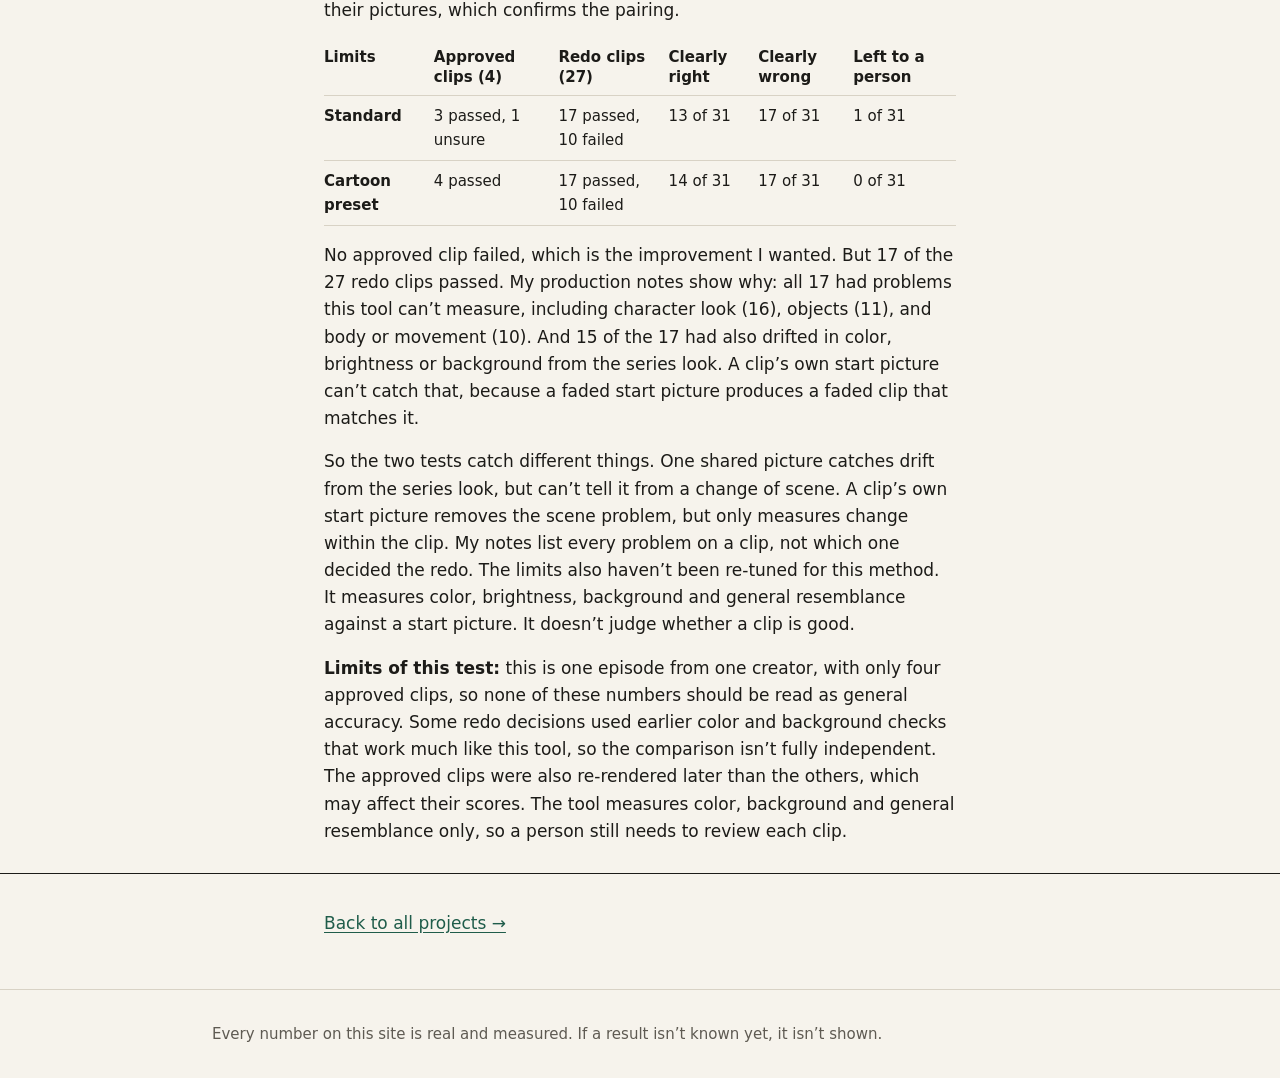
==== commit 6ea759a8: "Note Drift Scorecard's unreleased next version Co-Authored-By: Claude Opus 5.5 <noreply@anthropic.co" ====
--- a/projects/drift-scorecard.html
+++ b/projects/drift-scorecard.html
@@ -49,6 +49,7 @@
         <li><strong>Checks itself against you.</strong> Press Keep or Redo on clips and see how well the current limits agree with your decisions.</li>
         <li><strong>A Mac app.</strong> Drag in a picture and a folder, and watch a progress bar. The report also has filters, search, keyboard shortcuts, CSV export, and light and dark themes.</li>
       </ul>
+      <p><strong>Built since, not released yet:</strong> because of what the retest showed, the next version also checks every clip against the look of the whole series, checks start pictures before anything is rendered, lists sharp jumps between neighbouring clips, and can have AI check frames against a written list of series rules. These are on my Mac and haven&rsquo;t been tested on a real episode.</p>
     </section>
     <section>
       <h2>What broke</h2>
